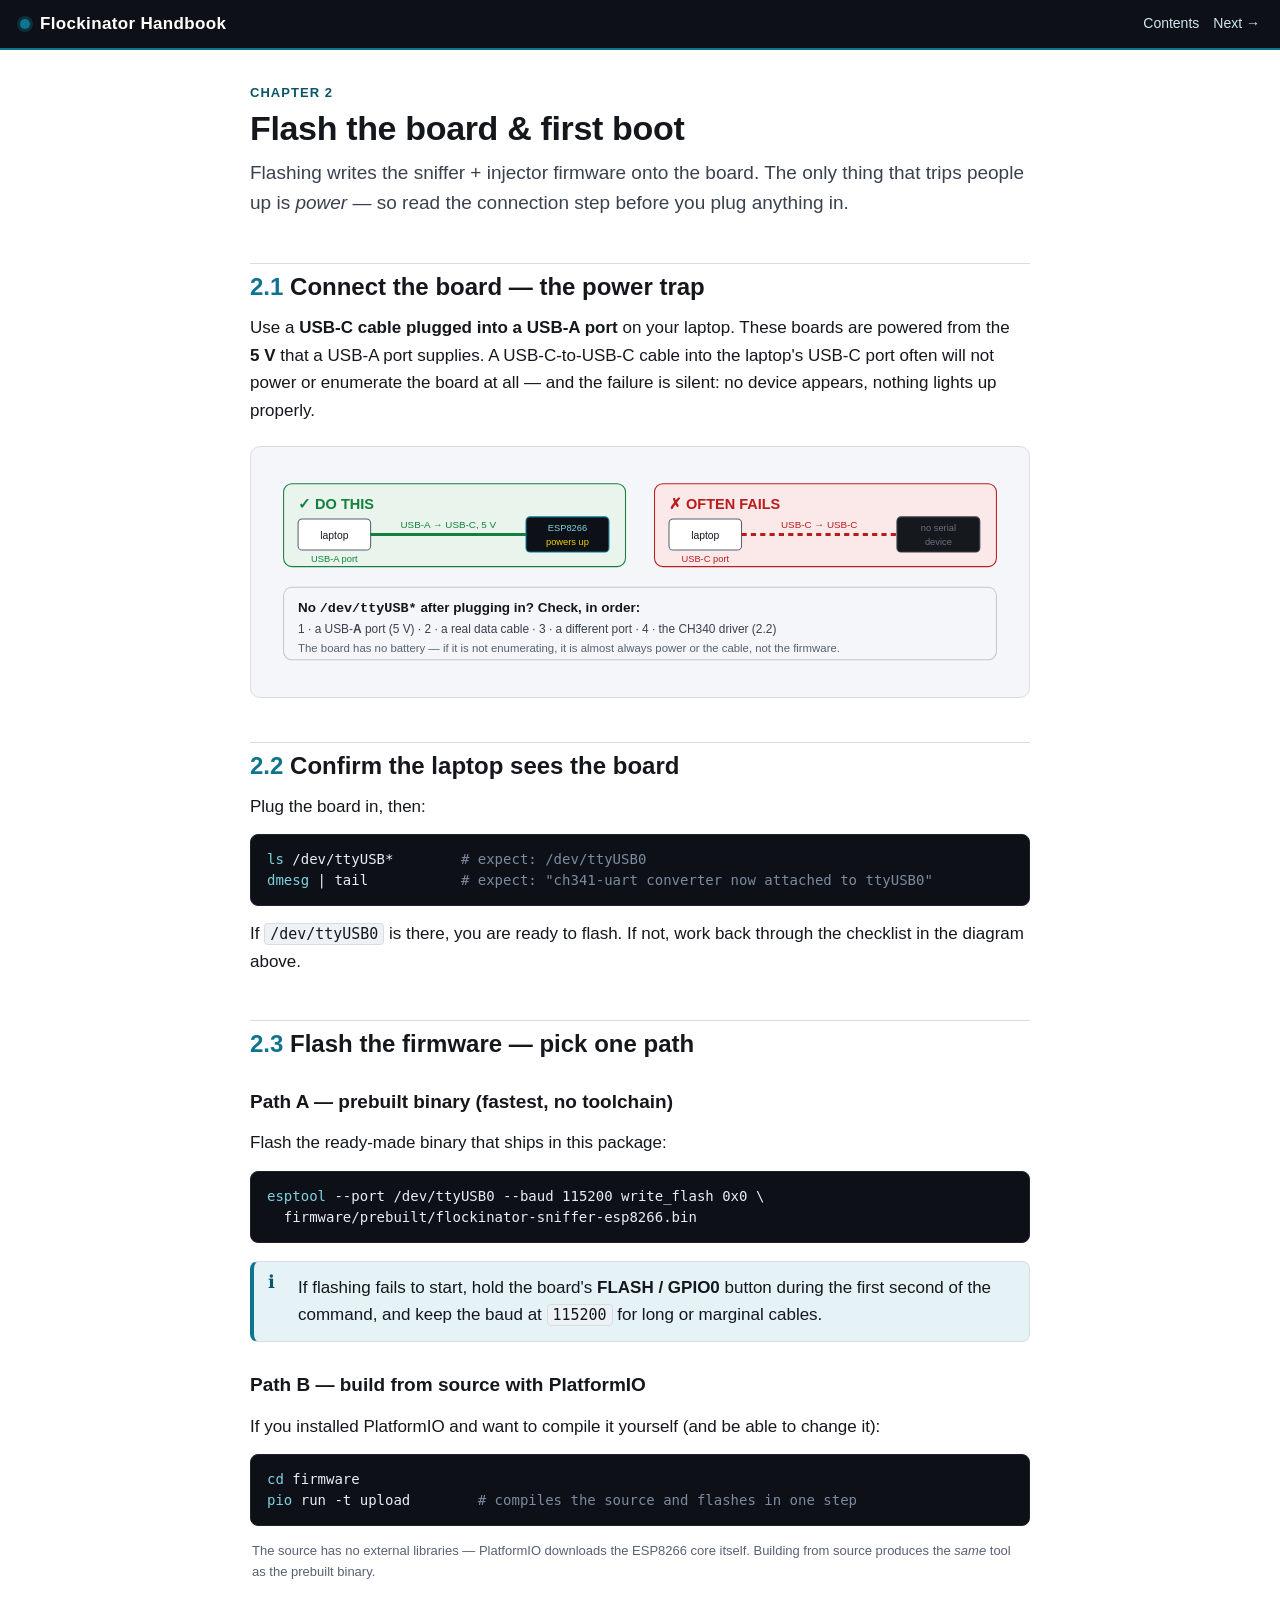
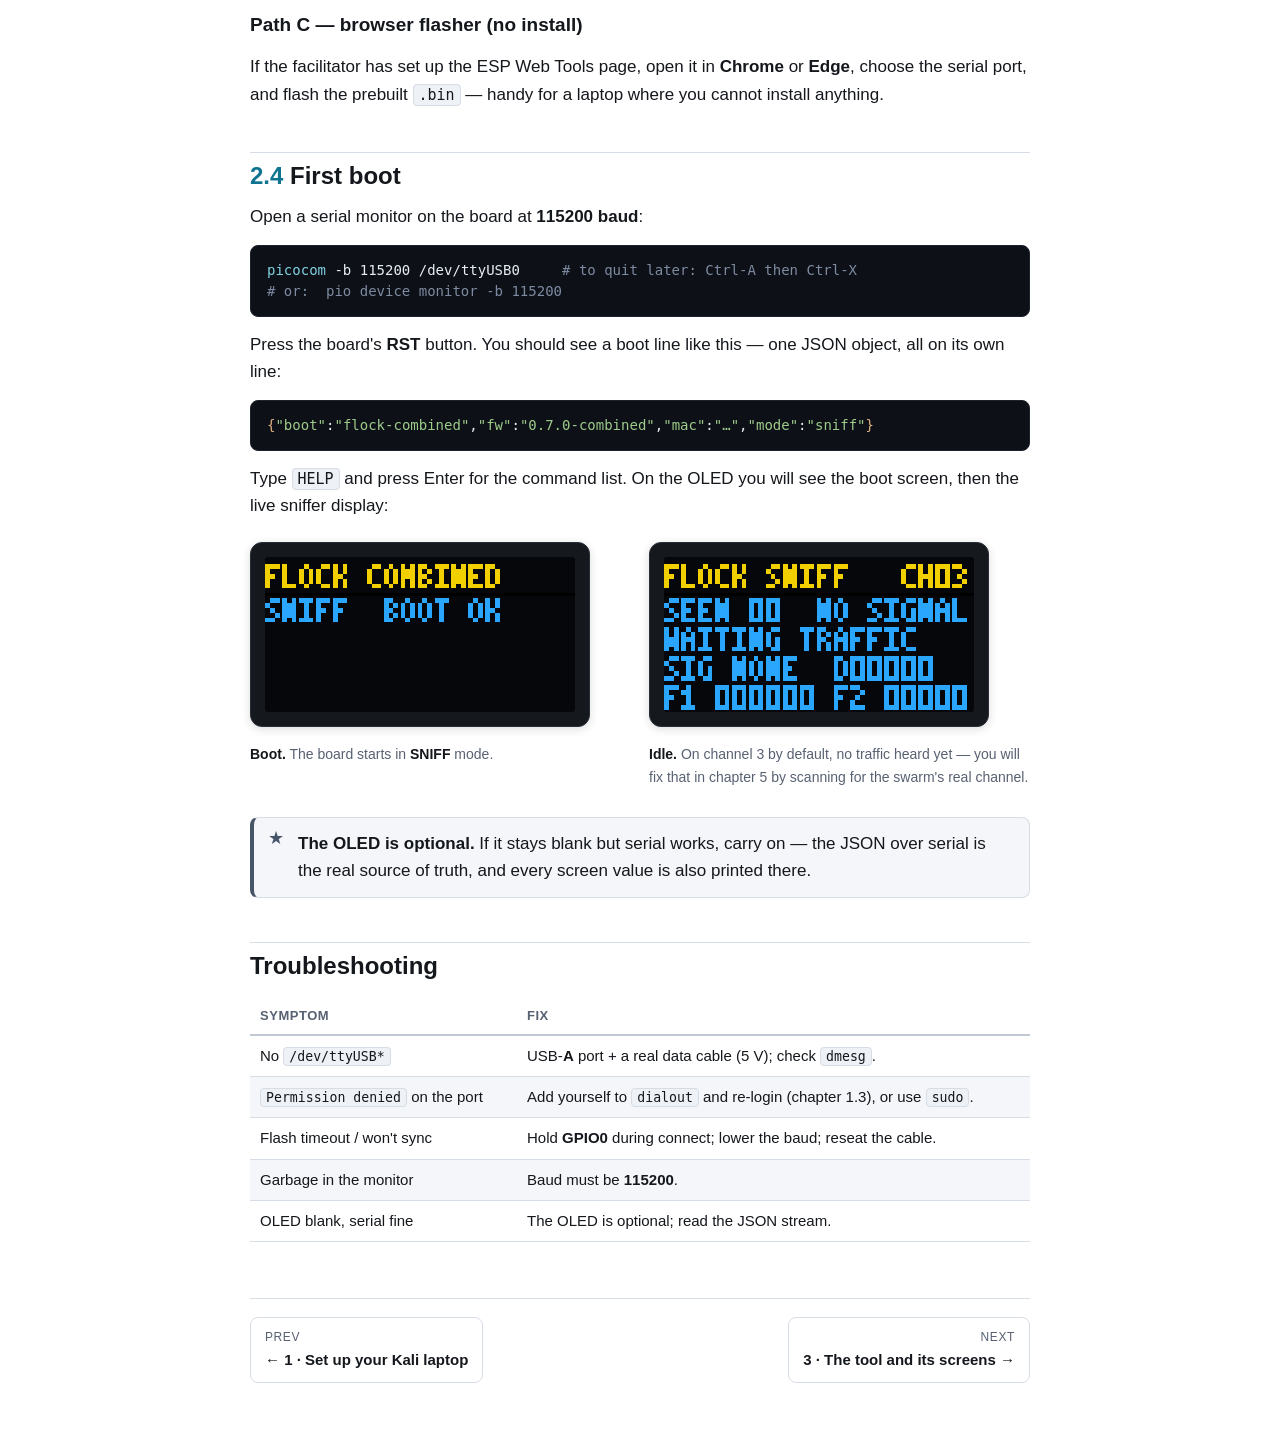
==== docs/handbook/02-flashing.html @ 770c2afa "Add illustrated student handbook (HTML + PDF) Multi-page, self-contained offline handbook under docs" ====
<!doctype html>
<html lang="en">
<head>
<meta charset="utf-8">
<meta name="viewport" content="width=device-width, initial-scale=1">
<title>2 · Flash the board &amp; first boot — Flockinator Handbook</title>
<meta name="description" content="Connect the ESP8266 (the USB-A power trap), flash the sniffer+injector firmware, and read the first serial output.">
<link rel="stylesheet" href="assets/handbook.css">
</head>
<body>
<header class="topbar">
  <a class="brand" href="index.html"><span class="dot"></span>Flockinator&nbsp;Handbook</a>
  <nav><a href="index.html">Contents</a><a href="03-the-tool.html">Next →</a></nav>
</header>

<main class="chapter">
  <p class="kicker">Chapter 2</p>
  <h1>Flash the board &amp; first boot</h1>
  <p class="lede">Flashing writes the sniffer + injector firmware onto the board. The only thing
  that trips people up is <em>power</em> — so read the connection step before you plug anything in.</p>

  <h2><span class="num">2.1</span> Connect the board — the power trap</h2>
  <p>Use a <b>USB-C cable plugged into a USB-A port</b> on your laptop. These boards are powered
  from the <b>5&nbsp;V</b> that a USB-A port supplies. A USB-C-to-USB-C cable into the laptop's
  USB-C port often will not power or enumerate the board at all — and the failure is silent: no
  device appears, nothing lights up properly.</p>

  <div class="diagram" aria-label="A USB-C cable into a USB-A port powers and enumerates the board; a USB-C-to-C cable into a laptop USB-C port often does not.">
    <svg viewBox="0 0 720 210" xmlns="http://www.w3.org/2000/svg" font-family="-apple-system,Segoe UI,Roboto,sans-serif">
      <!-- GOOD -->
      <g>
        <rect x="16" y="20" width="330" height="80" rx="8" fill="#e8f4ec" stroke="#15803d"/>
        <text x="30" y="44" font-size="14" font-weight="700" fill="#15803d">✓  DO THIS</text>
        <rect x="30" y="54" width="70" height="30" rx="4" fill="#fff" stroke="#586172"/>
        <text x="65" y="73" text-anchor="middle" font-size="10" fill="#14171c">laptop</text>
        <text x="65" y="96" text-anchor="middle" font-size="9" fill="#15803d">USB-A port</text>
        <line x1="100" y1="69" x2="250" y2="69" stroke="#15803d" stroke-width="3"/>
        <text x="175" y="63" text-anchor="middle" font-size="9.5" fill="#15803d">USB-A → USB-C, 5&nbsp;V</text>
        <rect x="250" y="52" width="80" height="34" rx="4" fill="#0d1117" stroke="#0e7490"/>
        <text x="290" y="66" text-anchor="middle" font-size="9" fill="#7fd1e0">ESP8266</text>
        <text x="290" y="79" text-anchor="middle" font-size="9" fill="#f2d000">powers up</text>
      </g>
      <!-- BAD -->
      <g>
        <rect x="374" y="20" width="330" height="80" rx="8" fill="#fbe9e9" stroke="#b91c1c"/>
        <text x="388" y="44" font-size="14" font-weight="700" fill="#b91c1c">✗  OFTEN FAILS</text>
        <rect x="388" y="54" width="70" height="30" rx="4" fill="#fff" stroke="#586172"/>
        <text x="423" y="73" text-anchor="middle" font-size="10" fill="#14171c">laptop</text>
        <text x="423" y="96" text-anchor="middle" font-size="9" fill="#b91c1c">USB-C port</text>
        <line x1="458" y1="69" x2="608" y2="69" stroke="#b91c1c" stroke-width="3" stroke-dasharray="5 4"/>
        <text x="533" y="63" text-anchor="middle" font-size="9.5" fill="#b91c1c">USB-C → USB-C</text>
        <rect x="608" y="52" width="80" height="34" rx="4" fill="#15181d" stroke="#3a4049"/>
        <text x="648" y="66" text-anchor="middle" font-size="9" fill="#6b7280">no serial</text>
        <text x="648" y="79" text-anchor="middle" font-size="9" fill="#6b7280">device</text>
      </g>
      <!-- note strip -->
      <g>
        <rect x="16" y="120" width="688" height="70" rx="8" fill="#f4f6f9" stroke="#c0c8d2"/>
        <text x="30" y="144" font-size="13" font-weight="700" fill="#14171c">No <tspan font-family="monospace">/dev/ttyUSB*</tspan> after plugging in? Check, in order:</text>
        <text x="30" y="164" font-size="11.5" fill="#39414f">1 · a USB-<tspan font-weight="700">A</tspan> port (5 V)   ·   2 · a real data cable   ·   3 · a different port   ·   4 · the CH340 driver (2.2)</text>
        <text x="30" y="182" font-size="11" fill="#586172">The board has no battery — if it is not enumerating, it is almost always power or the cable, not the firmware.</text>
      </g>
    </svg>
  </div>

  <h2><span class="num">2.2</span> Confirm the laptop sees the board</h2>
  <p>Plug the board in, then:</p>
  <pre><code><span class="k">ls</span> /dev/ttyUSB*        <span class="c"># expect: /dev/ttyUSB0</span>
<span class="k">dmesg</span> | tail           <span class="c"># expect: "ch341-uart converter now attached to ttyUSB0"</span></code></pre>
  <p>If <code>/dev/ttyUSB0</code> is there, you are ready to flash. If not, work back through the
  checklist in the diagram above.</p>

  <h2><span class="num">2.3</span> Flash the firmware — pick one path</h2>

  <h3>Path A — prebuilt binary (fastest, no toolchain)</h3>
  <p>Flash the ready-made binary that ships in this package:</p>
  <pre><code><span class="k">esptool</span> --port /dev/ttyUSB0 --baud 115200 write_flash 0x0 \
  firmware/prebuilt/flockinator-sniffer-esp8266.bin</code></pre>
  <div class="callout note">
    <p>If flashing fails to start, hold the board's <b>FLASH / GPIO0</b> button during the first
    second of the command, and keep the baud at <code>115200</code> for long or marginal cables.</p>
  </div>

  <h3>Path B — build from source with PlatformIO</h3>
  <p>If you installed PlatformIO and want to compile it yourself (and be able to change it):</p>
  <pre><code><span class="k">cd</span> firmware
<span class="k">pio</span> run -t upload        <span class="c"># compiles the source and flashes in one step</span></code></pre>
  <p class="caption">The source has no external libraries — PlatformIO downloads the ESP8266 core
  itself. Building from source produces the <em>same</em> tool as the prebuilt binary.</p>

  <h3>Path C — browser flasher (no install)</h3>
  <p>If the facilitator has set up the ESP Web Tools page, open it in <b>Chrome</b> or
  <b>Edge</b>, choose the serial port, and flash the prebuilt <code>.bin</code> — handy for a
  laptop where you cannot install anything.</p>

  <h2><span class="num">2.4</span> First boot</h2>
  <p>Open a serial monitor on the board at <b>115200 baud</b>:</p>
  <pre><code><span class="k">picocom</span> -b 115200 /dev/ttyUSB0     <span class="c"># to quit later: Ctrl-A then Ctrl-X</span>
<span class="c"># or:  pio device monitor -b 115200</span></code></pre>
  <p>Press the board's <b>RST</b> button. You should see a boot line like this — one JSON object,
  all on its own line:</p>
  <pre><code><span class="o">{</span><span class="s">"boot"</span>:<span class="s">"flock-combined"</span>,<span class="s">"fw"</span>:<span class="s">"0.7.0-combined"</span>,<span class="s">"mac"</span>:<span class="s">"…"</span>,<span class="s">"mode"</span>:<span class="s">"sniff"</span><span class="o">}</span></code></pre>
  <p>Type <code>HELP</code> and press Enter for the command list. On the OLED you will see the
  boot screen, then the live sniffer display:</p>

  <div class="screen-row">
    <figure>
      <div class="screen"><img src="assets/screens/boot.svg" alt="OLED showing FLOCK COMBINED / SNIFF BOOT OK"></div>
      <figcaption><b>Boot.</b> The board starts in <b>SNIFF</b> mode.</figcaption>
    </figure>
    <figure>
      <div class="screen"><img src="assets/screens/sniff-waiting.svg" alt="OLED showing FLOCK SNIFF CH03, SEEN 00 NO SIGNAL, WAITING TRAFFIC"></div>
      <figcaption><b>Idle.</b> On channel 3 by default, no traffic heard yet — you will fix that
      in chapter 5 by scanning for the swarm's real channel.</figcaption>
    </figure>
  </div>

  <div class="callout key">
    <p><span class="h">The OLED is optional.</span> If it stays blank but serial works, carry on —
    the JSON over serial is the real source of truth, and every screen value is also printed there.</p>
  </div>

  <h2>Troubleshooting</h2>
  <table>
    <thead><tr><th>Symptom</th><th>Fix</th></tr></thead>
    <tbody>
      <tr><td>No <code>/dev/ttyUSB*</code></td><td>USB-<b>A</b> port + a real data cable (5&nbsp;V); check <code>dmesg</code>.</td></tr>
      <tr><td><code>Permission denied</code> on the port</td><td>Add yourself to <code>dialout</code> and re-login (chapter 1.3), or use <code>sudo</code>.</td></tr>
      <tr><td>Flash timeout / won't sync</td><td>Hold <b>GPIO0</b> during connect; lower the baud; reseat the cable.</td></tr>
      <tr><td>Garbage in the monitor</td><td>Baud must be <b>115200</b>.</td></tr>
      <tr><td>OLED blank, serial fine</td><td>The OLED is optional; read the JSON stream.</td></tr>
    </tbody>
  </table>

  <div class="pager">
    <a class="prev" href="01-setup.html"><span class="lbl">Prev</span><span class="ttl">← 1 · Set up your Kali laptop</span></a>
    <a class="next" href="03-the-tool.html"><span class="lbl">Next</span><span class="ttl">3 · The tool and its screens →</span></a>
  </div>
</main>
</body>
</html>
---- docs/handbook/assets/handbook.css ----
/* Flockinator workshop handbook — shared stylesheet.
   Self-contained: no web fonts, no CDN, works offline on the Kali lab.
   Light theme for laptops, projection, and print/PDF. */

:root {
  --ink: #14171c;
  --muted: #586172;
  --faint: #8a93a3;
  --line: #d7dde5;
  --line-strong: #c0c8d2;
  --panel: #f4f6f9;
  --panel-2: #eef1f5;
  --bg: #ffffff;

  --teal: #0e7490;        /* primary / tool / links */
  --teal-ink: #0a5566;
  --teal-wash: #e5f3f6;
  --go: #15803d;          /* legitimate / authenticated */
  --go-wash: #e8f4ec;
  --warn: #b45309;        /* manipulation / caution */
  --warn-wash: #fbf0e2;
  --danger: #b91c1c;      /* crash / hazard */
  --danger-wash: #fbe9e9;

  --mono: ui-monospace, "SF Mono", "Cascadia Mono", Menlo, Consolas,
          "DejaVu Sans Mono", monospace;
  --sans: -apple-system, BlinkMacSystemFont, "Segoe UI", Roboto, Helvetica,
          Arial, "Noto Sans", sans-serif;

  --maxw: 820px;
}

* { box-sizing: border-box; }

html { -webkit-text-size-adjust: 100%; }

body {
  margin: 0;
  font-family: var(--sans);
  font-size: 17px;
  line-height: 1.62;
  color: var(--ink);
  background: var(--bg);
}

/* ---- top navigation bar ---- */
.topbar {
  position: sticky; top: 0; z-index: 10;
  display: flex; align-items: center; gap: 16px;
  padding: 10px 20px;
  background: #0d1117;
  color: #e7ecf2;
  border-bottom: 2px solid var(--teal);
}
.topbar a { color: #cfe6ec; text-decoration: none; }
.topbar .brand {
  font-weight: 700; letter-spacing: .02em; color: #fff; margin-right: auto;
  display: flex; align-items: center; gap: 10px;
}
.topbar .brand .dot {
  width: 10px; height: 10px; border-radius: 50%;
  background: var(--teal); box-shadow: 0 0 0 3px rgba(14,116,144,.3);
}
.topbar nav { display: flex; gap: 14px; font-size: 14px; }
.topbar nav a:hover { color: #fff; text-decoration: underline; }

/* ---- layout ---- */
main {
  max-width: var(--maxw);
  margin: 0 auto;
  padding: 32px 20px 72px;
}
.kicker {
  font-size: 13px; font-weight: 700; letter-spacing: .08em;
  text-transform: uppercase; color: var(--teal-ink);
  margin: 0 0 6px;
}
h1 {
  font-size: 34px; line-height: 1.15; margin: 0 0 10px; letter-spacing: -.01em;
}
h2 {
  font-size: 24px; margin: 44px 0 12px; padding-top: 8px; line-height: 1.25;
  border-top: 1px solid var(--line);
}
h3 { font-size: 19px; margin: 28px 0 8px; }
h2 .num, h3 .num { color: var(--teal); font-variant-numeric: tabular-nums; }
p { margin: 12px 0; }
.lede { font-size: 19px; color: #39414f; margin: 8px 0 20px; }
a { color: var(--teal); text-underline-offset: 2px; }
strong { font-weight: 700; }
ul, ol { padding-left: 22px; }
li { margin: 6px 0; }
hr { border: none; border-top: 1px solid var(--line); margin: 32px 0; }
small, .fine { color: var(--muted); font-size: 14px; }

/* ---- inline + block code ---- */
code {
  font-family: var(--mono); font-size: .88em;
  background: var(--panel-2); border: 1px solid var(--line);
  padding: 1px 5px; border-radius: 4px; white-space: nowrap;
}
pre {
  font-family: var(--mono); font-size: 14px; line-height: 1.5;
  background: #0d1117; color: #e6edf3;
  border-radius: 8px; padding: 14px 16px; overflow-x: auto;
  margin: 14px 0; border: 1px solid #1d232c;
}
pre code { background: none; border: none; padding: 0; white-space: pre; color: inherit; font-size: inherit; }
pre .c { color: #7d8aa0; }     /* comment */
pre .k { color: #7fd1e0; }     /* command / keyword */
pre .s { color: #9ecb8a; }     /* string */
pre .o { color: #e0b080; }     /* output / prompt */
.caption { font-size: 13px; color: var(--muted); margin: 4px 2px 18px; }

/* ---- callouts ---- */
.callout {
  margin: 18px 0; padding: 12px 16px 12px 44px; position: relative;
  border: 1px solid var(--line); border-left-width: 4px; border-radius: 8px;
  background: var(--panel);
}
.callout::before {
  position: absolute; left: 14px; top: 11px; font-size: 18px; line-height: 1;
}
.callout p:first-child { margin-top: 0; }
.callout p:last-child { margin-bottom: 0; }
.callout .h { font-weight: 700; }
.note   { border-left-color: var(--teal);   background: var(--teal-wash); }
.note::before   { content: "ℹ"; color: var(--teal-ink); }
.key    { border-left-color: #475569; background: var(--panel); }
.key::before    { content: "★"; color: #475569; }
.warn   { border-left-color: var(--warn);   background: var(--warn-wash); }
.warn::before   { content: "▲"; color: var(--warn); }
.danger { border-left-color: var(--danger); background: var(--danger-wash); }
.danger::before { content: "⚠"; color: var(--danger); }

/* ---- OLED screen figures ---- */
figure { margin: 20px 0; }
.screen {
  display: inline-block; max-width: 340px; width: 100%;
  background: #15181d; padding: 14px; border-radius: 12px;
  border: 1px solid #2a2f37; box-shadow: 0 2px 10px rgba(0,0,0,.14);
}
.screen img { display: block; width: 100%; height: auto; border-radius: 3px;
  image-rendering: pixelated; }
.screen-row { display: flex; flex-wrap: wrap; gap: 18px; align-items: flex-start; }
.screen-row figure { margin: 10px 0; flex: 1 1 260px; }
figcaption { font-size: 14px; color: var(--muted); margin-top: 8px; }
figcaption b { color: var(--ink); }

/* ---- diagrams ---- */
.diagram {
  border: 1px solid var(--line); border-radius: 10px; background: var(--panel);
  padding: 16px; margin: 22px 0;
}
.diagram svg { display: block; width: 100%; height: auto; }

/* ---- tables ---- */
table { border-collapse: collapse; width: 100%; margin: 16px 0; font-size: 15px; }
th, td { text-align: left; padding: 8px 10px; border-bottom: 1px solid var(--line); vertical-align: top; }
thead th { border-bottom: 2px solid var(--line-strong); font-size: 13px;
  text-transform: uppercase; letter-spacing: .04em; color: var(--muted); }
tbody tr:nth-child(even) { background: var(--panel); }
td code { white-space: nowrap; }
.t-cmd td:first-child { white-space: nowrap; }

/* bit / flag chips */
.chip { display: inline-block; font-family: var(--mono); font-size: 12px;
  padding: 1px 6px; border-radius: 999px; border: 1px solid var(--line-strong);
  background: #fff; }
.chip.hz { border-color: var(--danger); color: var(--danger); background: var(--danger-wash); }

/* ---- chapter footer nav ---- */
.pager { display: flex; justify-content: space-between; gap: 12px; margin-top: 56px;
  padding-top: 18px; border-top: 1px solid var(--line); font-size: 15px; }
.pager a { display: inline-flex; flex-direction: column; text-decoration: none;
  padding: 10px 14px; border: 1px solid var(--line); border-radius: 8px; min-width: 0; }
.pager a:hover { border-color: var(--teal); background: var(--teal-wash); }
.pager .lbl { font-size: 12px; color: var(--muted); text-transform: uppercase; letter-spacing: .05em; }
.pager .ttl { font-weight: 600; color: var(--ink); }
.pager .next { text-align: right; margin-left: auto; }

/* ---- table of contents (index) ---- */
.toc { list-style: none; padding: 0; margin: 20px 0; display: grid; gap: 12px; }
.toc li { margin: 0; }
.toc a { display: flex; gap: 14px; align-items: baseline; text-decoration: none;
  border: 1px solid var(--line); border-radius: 10px; padding: 14px 16px; color: inherit; }
.toc a:hover { border-color: var(--teal); background: var(--teal-wash); }
.toc .n { font-family: var(--mono); font-weight: 700; color: var(--teal);
  font-size: 15px; min-width: 20px; }
.toc .tt { font-weight: 600; }
.toc .ds { color: var(--muted); font-size: 14px; display: block; margin-top: 2px; }

.kit { display: grid; grid-template-columns: 1fr 1fr; gap: 12px; margin: 16px 0; }
.kit .card { border: 1px solid var(--line); border-radius: 10px; padding: 14px 16px; background: var(--panel); }
.kit .card h4 { margin: 0 0 4px; font-size: 16px; }
.kit .card p { margin: 0; font-size: 14px; color: var(--muted); }

@media (max-width: 600px) {
  body { font-size: 16px; }
  h1 { font-size: 27px; }
  .kit { grid-template-columns: 1fr; }
  .topbar nav .lbl-full { display: none; }
}

/* ---- print / PDF ---- */
@media print {
  :root { --maxw: 100%; }
  .topbar, .pager, .noprint { display: none !important; }
  body { font-size: 11pt; line-height: 1.5; }
  main { padding: 0; max-width: 100%; }
  h1 { font-size: 22pt; }
  h2 { font-size: 15pt; border-top: none; }
  h3 { font-size: 12.5pt; }
  pre { font-size: 9pt; background: #0d1117 !important; }
  a { color: var(--ink); text-decoration: none; }
  .callout, figure, table, pre, .diagram { break-inside: avoid; }
  h2, h3 { break-after: avoid; }
  .chapter { break-before: page; }
  * { -webkit-print-color-adjust: exact !important; print-color-adjust: exact !important; }
  .screen { box-shadow: none; }
}
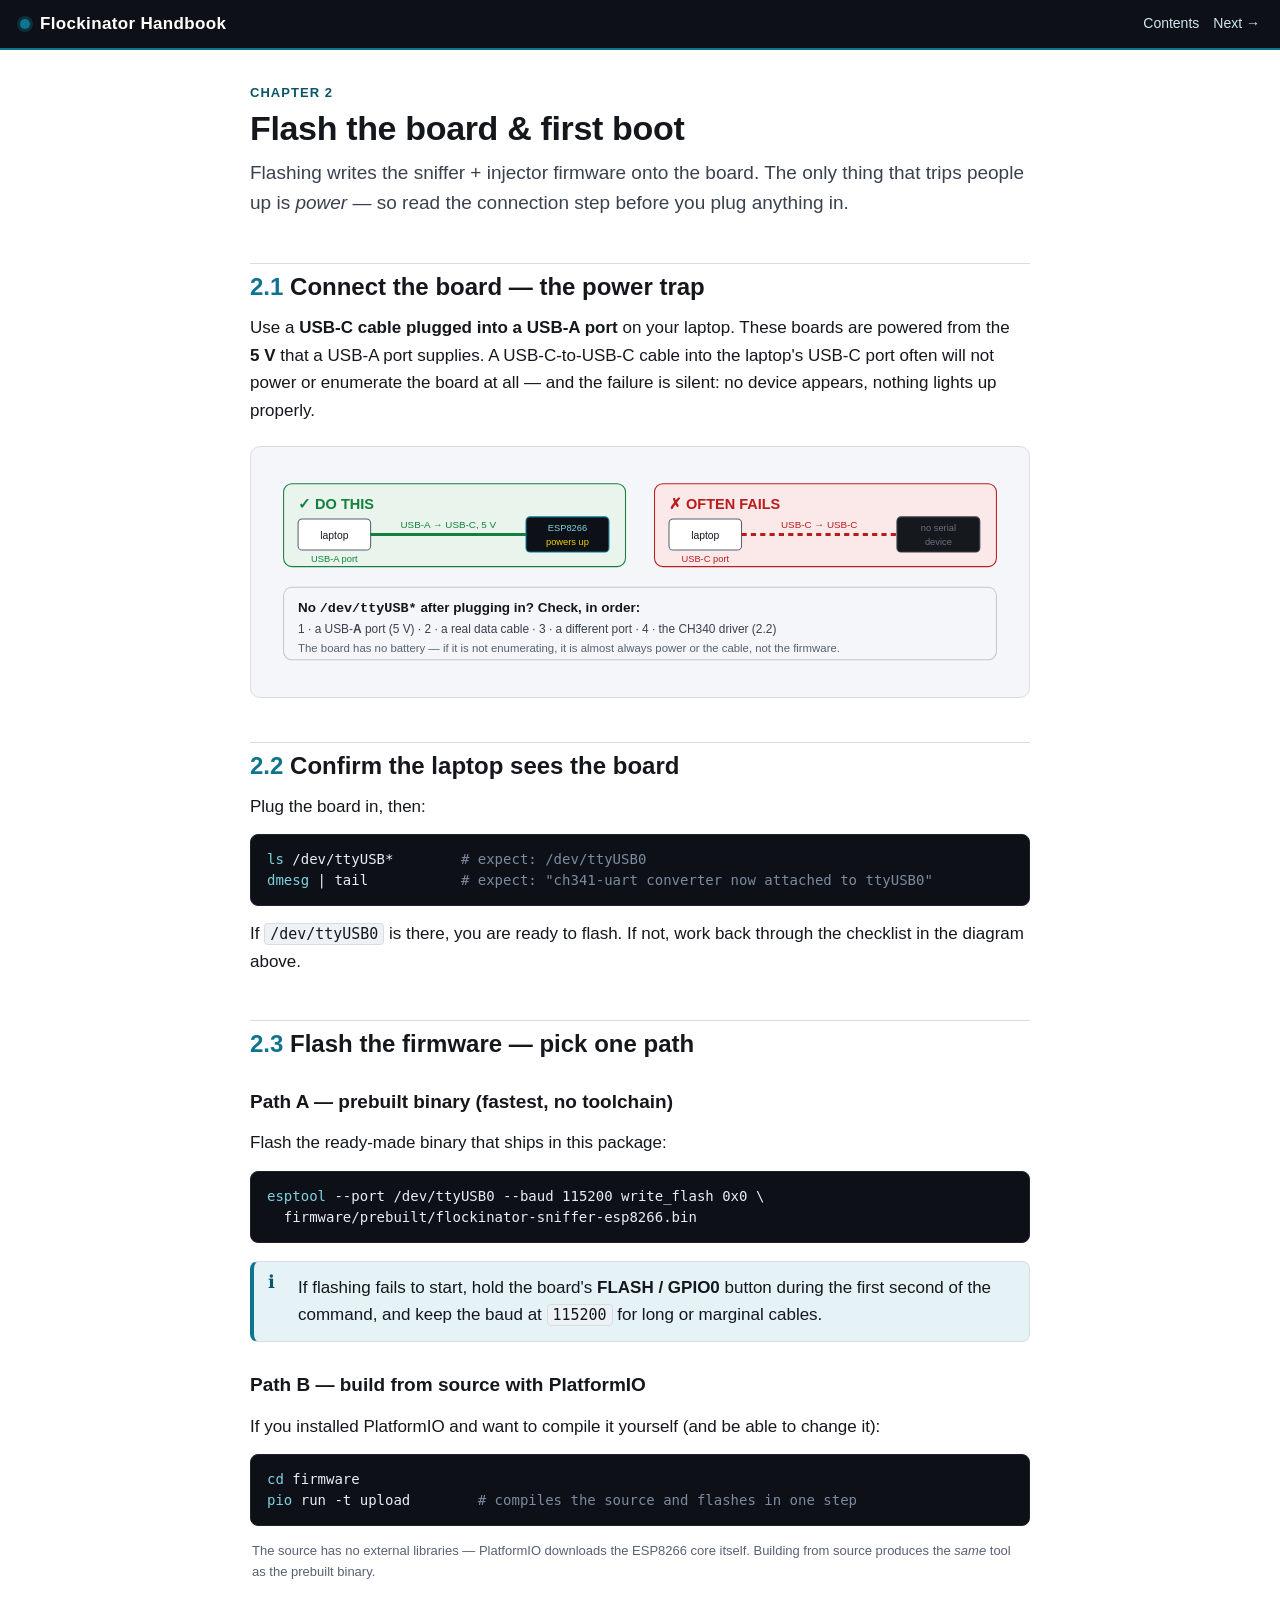
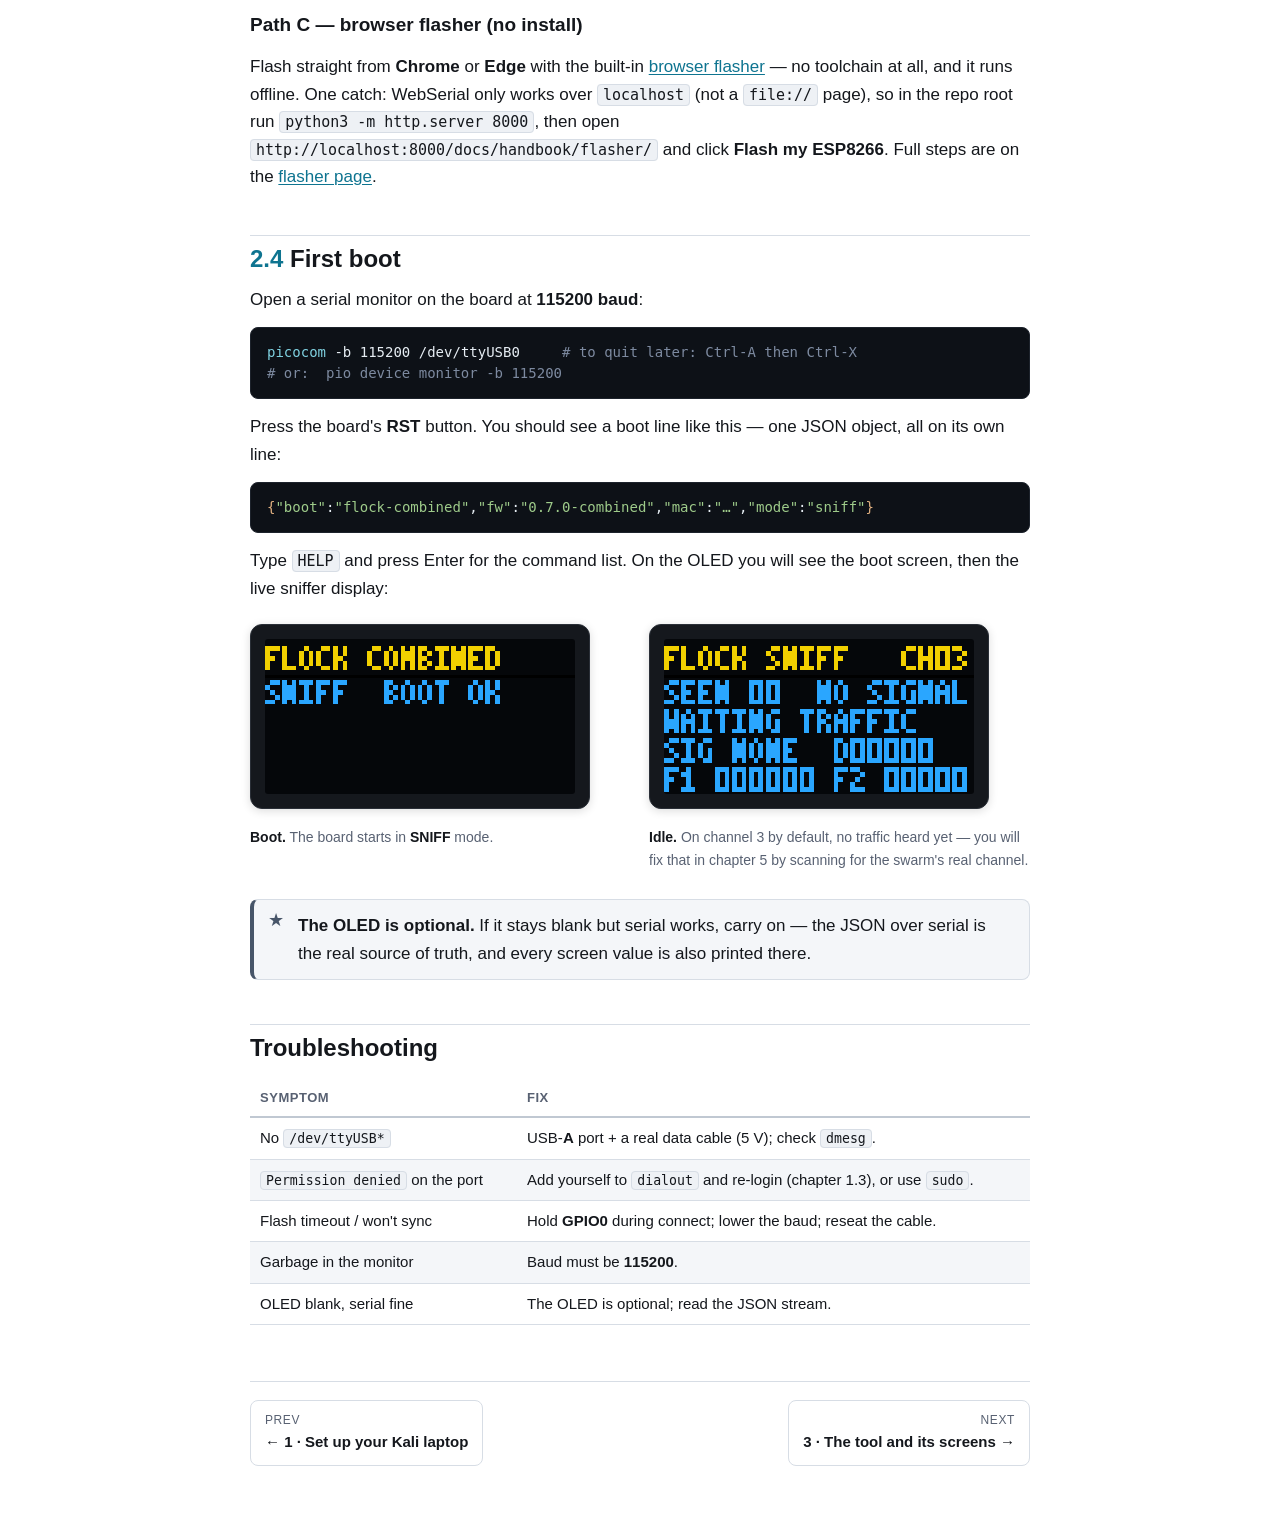
==== commit f70332be: "Add offline browser flasher (ESP Web Tools) to the handbook New docs/handbook/flasher/ page flashes " ====
--- a/docs/handbook/02-flashing.html
+++ b/docs/handbook/02-flashing.html
@@ -89,9 +89,12 @@
   itself. Building from source produces the <em>same</em> tool as the prebuilt binary.</p>
 
   <h3>Path C — browser flasher (no install)</h3>
-  <p>If the facilitator has set up the ESP Web Tools page, open it in <b>Chrome</b> or
-  <b>Edge</b>, choose the serial port, and flash the prebuilt <code>.bin</code> — handy for a
-  laptop where you cannot install anything.</p>
+  <p>Flash straight from <b>Chrome</b> or <b>Edge</b> with the built-in
+  <a href="flasher/index.html">browser flasher</a> — no toolchain at all, and it runs offline. One
+  catch: WebSerial only works over <code>localhost</code> (not a <code>file://</code> page), so in
+  the repo root run <code>python3 -m http.server 8000</code>, then open
+  <code>http://localhost:8000/docs/handbook/flasher/</code> and click <b>Flash my ESP8266</b>. Full
+  steps are on the <a href="flasher/index.html">flasher page</a>.</p>
 
   <h2><span class="num">2.4</span> First boot</h2>
   <p>Open a serial monitor on the board at <b>115200 baud</b>:</p>
